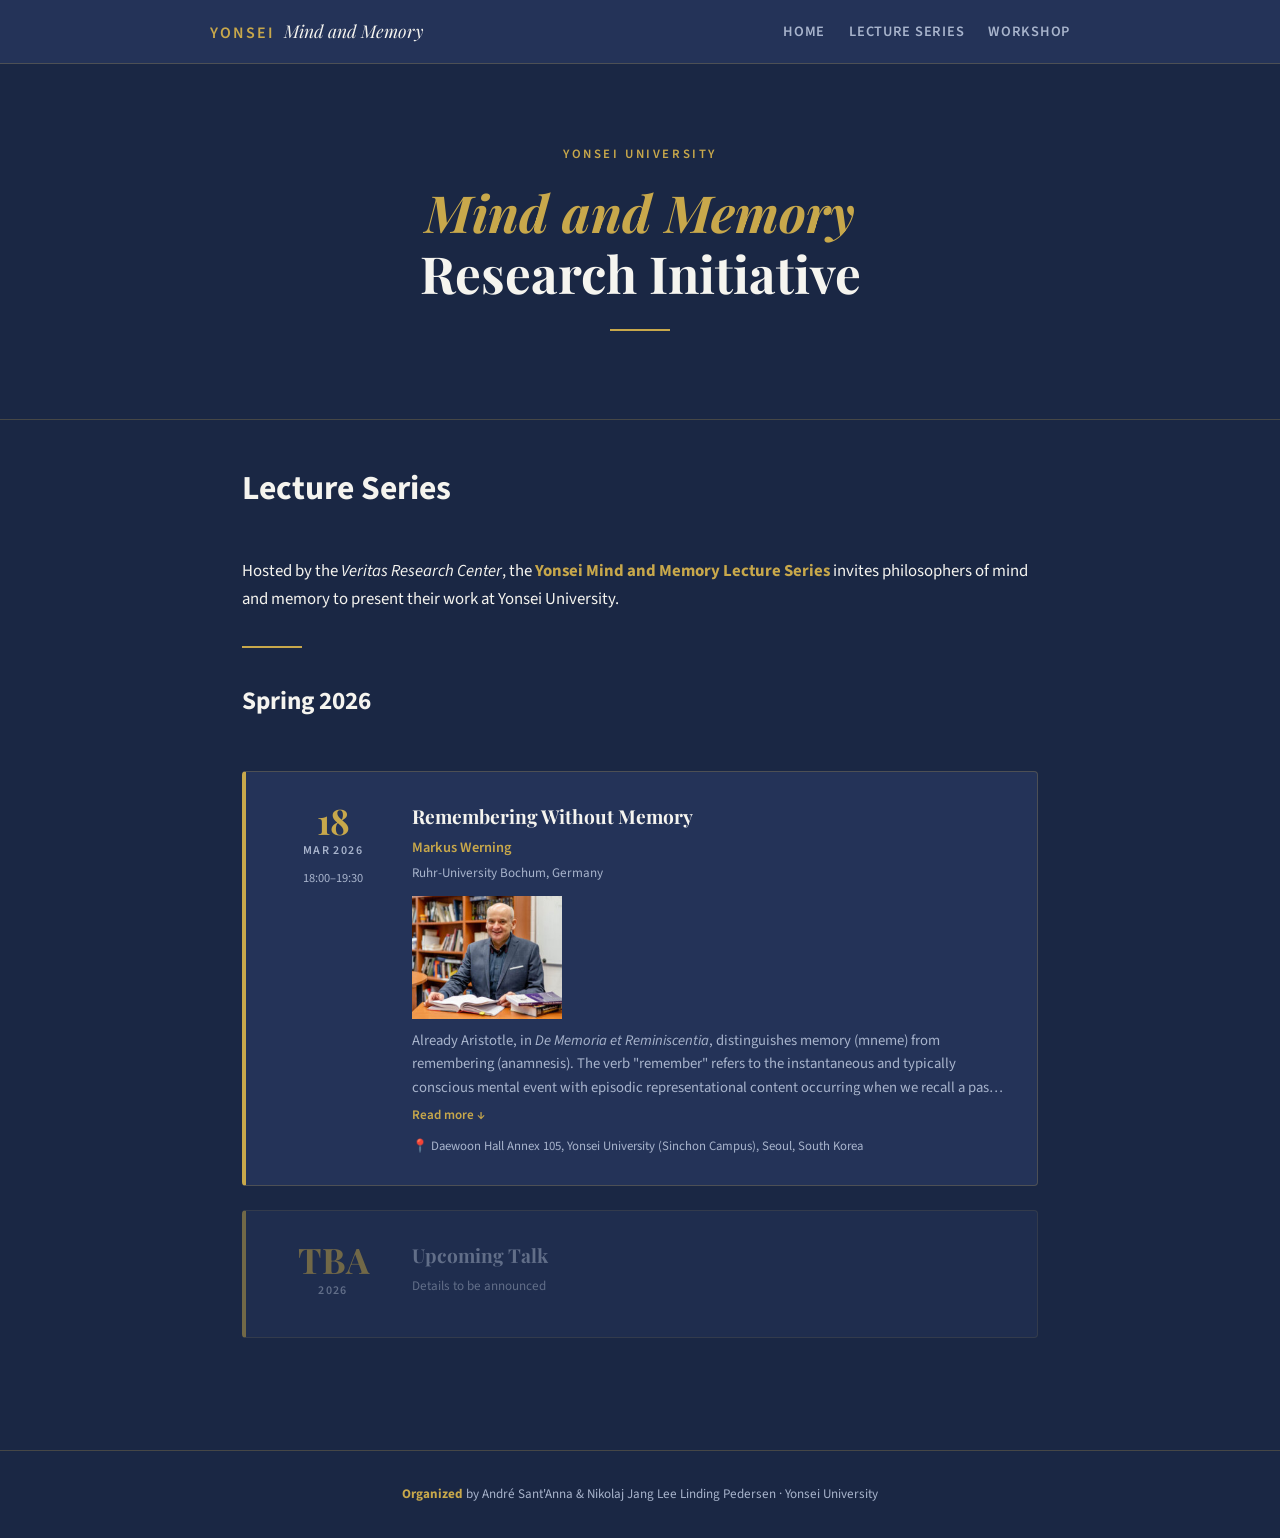
==== lecture.html @ 16f313cb "Rename lectureseries.html to lecture.html" ====
<!DOCTYPE html>
<html lang="en">
<head>
  <meta charset="UTF-8" />
  <meta name="viewport" content="width=device-width, initial-scale=1.0" />
  <title>Yonsei Mind & Memory Research Initiative - Lecture Series</title>
  <link rel="stylesheet" href="./css/style.css" />
</head>
<body>

  <!-- ── Hero ── -->
  <section class="hero">
    <p class="eyebrow">Yonsei University</p>
    <h1><em>Mind and Memory</em><br>Research Initiative</h1>
    <hr class="gold-rule" />
  </section>

<div class="container">

	<h1 style="padding-top:40px;">Lecture Series</h1>
		  
      <p style="padding-top:40px;">

	Hosted by the <em>Veritas Research Center</em>, the <span class="gold">Yonsei Mind and Memory Lecture Series</span> invites philosophers of mind and memory to present their work at Yonsei University.

      </p>

<hr class="gold-rule" style="margin: 2rem 0;" />

	<h2>Spring 2026</h2>

</div> 

  <!-- ── Talks List ── -->
  <main class="container">
    <div class="talks-list">

      <!-- Talk 1 -->
      <article class="talk-card">
        <div class="date-block">
          <div class="day">18</div>
          <div class="month">Mar 2026</div>
          <div class="time">18:00–19:30</div>
        </div>
        <div class="talk-info">
          <h3>Remembering Without Memory</h3>
          <p class="speaker">Markus Werning</p>
          <p class="affiliation">Ruhr-University Bochum, Germany</p>
	  <img src="../images/werning.jpg" width="150px" style="margin-bottom:10px;" />
          <p class="abstract collapsed">
            Already Aristotle, in <em>De Memoria et Reminiscentia</em>, distinguishes memory (mneme) from remembering (anamnesis). The verb "remember" refers to the instantaneous and typically conscious mental event with episodic representational content occurring when we recall a past scenario. The noun "memory", in contrast, denotes a representational but typically non-conscious mental state that perdures over time. In this paper, Werning argues that remembering goes without memory and still generates knowledge about scenarios experienced in the past. The reliable construction of a scenario of the past in remembering is due to an interaction of minimal, i.e. non-representational traces, and statistical regularities acquired over the lifetime.
          </p>
          <button class="toggle-abstract" onclick="toggleAbstract(this)">Read more ↓</button>
          <p style="font-size:0.8rem; color:var(--text-muted); margin-top:0.75rem;">📍 Daewoon Hall Annex 105, Yonsei University (Sinchon Campus), Seoul, South Korea</p>
        </div>
      </article>

      <!-- Placeholder: Talk 2 -->
      <article class="talk-card" style="opacity:0.5;">
        <div class="date-block">
          <div class="day">TBA</div>
          <div class="month">2026</div>
        </div>
        <div class="talk-info">
          <h3 style="color:var(--text-muted);">Upcoming Talk</h3>
          <p class="affiliation">Details to be announced</p>
        </div>
      </article>

    </div>
  </main>

  <script src="./js/nav.js"></script>
  <script>
    function toggleAbstract(btn) {
      const abstract = btn.previousElementSibling;
      const collapsed = abstract.classList.toggle('collapsed');
      btn.textContent = collapsed ? 'Read more ↓' : 'Read less ↑';
    }
  </script>

</body>
</html>
---- css/style.css ----
/* =============================================
   YONSEI MIND & MEMORY LECTURE SERIES
   - Deep navy / dark blue backgrounds
   - Gold/amber accent (#C8A84B)
   - Clean white text
   - Serif + sans-serif pairing
   ============================================= */

@import url('https://fonts.googleapis.com/css2?family=Playfair+Display:ital,wght@0,400;0,700;1,400&family=Source+Sans+3:wght@300;400;600&display=swap');

/* ── CSS Variables ── */
:root {
  --navy:       #1a2744;
  --navy-light: #243358;
  --gold:       #c8a84b;
  --gold-light: #dfc27a;
  --white:      #f5f4ef;
  --text-muted: #a8b4cc;
  --border:     rgba(200, 168, 75, 0.25);
  --font-display: 'Playfair Display', Georgia, serif;
  --font-body:    'Source Sans 3', sans-serif;
  --max-width: 860px;
  --spacing: 2rem;
}

/* ── Reset & Base ── */
*, *::before, *::after { box-sizing: border-box; margin: 0; padding: 0; }

html { scroll-behavior: smooth; }

body {
  background-color: var(--navy);
  color: var(--white);
  font-family: var(--font-body);
  font-size: 1.05rem;
  line-height: 1.7;
  min-height: 100vh;
}

a { color: var(--gold); text-decoration: none; transition: color 0.2s; }
a:hover { color: var(--gold-light); }

img { max-width: 100%; display: block; }

/* ── Layout ── */
.container {
  max-width: var(--max-width);
  margin: 0 auto;
  padding: 0 var(--spacing);
}

/* ── Site Header / Nav ── */
.site-header {
  background-color: var(--navy-light);
  border-bottom: 1px solid var(--border);
  padding: 1rem var(--spacing);
  position: relative;
  z-index: 100;
}

.site-header .inner {
  max-width: var(--max-width);
  margin: 0 auto;
  display: flex;
  align-items: center;
  justify-content: space-between;
  gap: 0.75rem;
}

.site-logo {
  display: flex;
  align-items: baseline;
  gap: 0.6rem;
  text-decoration: none;
}

.site-logo .institution {
  font-family: var(--font-body);
  font-weight: 600;
  font-size: 1.0rem;
  letter-spacing: 0.12em;
  text-transform: uppercase;
  color: var(--gold);
}

.site-logo .series-name {
  font-family: var(--font-display);
  font-style: italic;
  font-size: 1.1rem;
  color: var(--white);
}

/* Desktop nav */
.site-nav-wrapper { display: flex; }

.site-nav {
  display: flex;
  gap: 1.5rem;
  list-style: none !important;
  padding: 0;
  margin: 0;
}

.site-nav a {
  font-size: 0.9rem;
  font-weight: 600;
  letter-spacing: 0.05em;
  text-transform: uppercase;
  color: var(--text-muted);
  padding-bottom: 2px;
  border-bottom: 2px solid transparent;
  transition: color 0.2s, border-color 0.2s;
}

.site-nav a:hover,
.site-nav a.active {
  color: var(--gold);
  border-color: var(--gold);
}

/* Hamburger button — hidden on desktop */
.nav-toggle {
  display: none;
  flex-direction: column;
  justify-content: center;
  gap: 5px;
  background: none;
  border: none;
  cursor: pointer;
  padding: 4px;
  width: 32px;
  height: 32px;
}

.nav-toggle span {
  display: block;
  width: 22px;
  height: 2px;
  background: var(--white);
  border-radius: 2px;
  transition: transform 0.25s, opacity 0.25s;
  transform-origin: center;
}

/* Animate to X when open */
.nav-toggle[aria-expanded="true"] span:nth-child(1) {
  transform: translateY(7px) rotate(45deg);
}
.nav-toggle[aria-expanded="true"] span:nth-child(2) {
  opacity: 0;
}
.nav-toggle[aria-expanded="true"] span:nth-child(3) {
  transform: translateY(-7px) rotate(-45deg);
}

/* Mobile nav */
@media (max-width: 768px) {
  .nav-toggle { display: flex; }

  .site-nav-wrapper {
    display: none;
    position: absolute;
    top: 100%;
    left: 0;
    right: 0;
    background: var(--navy-light);
    border-top: 1px solid var(--border);
    border-bottom: 1px solid var(--border);
    padding: 1rem var(--spacing);
  }

  .site-nav-wrapper.open { display: flex; }

  .site-nav {
    flex-direction: column;
    gap: 0;
    width: 100%;
  }

  .site-nav li {
    border-bottom: 1px solid var(--border);
  }

  .site-nav li:last-child { border-bottom: none; }

  .site-nav a {
    display: block;
    padding: 0.75rem 0;
    border-bottom: none;
    font-size: 1rem;
  }

  .site-nav a.active { color: var(--gold); }
}

/* ── Hero ── */
.hero {
  padding: 5rem var(--spacing) 4rem;
  text-align: center;
  border-bottom: 1px solid var(--border);
}

.hero .eyebrow {
  font-size: 0.8rem;
  font-weight: 600;
  letter-spacing: 0.2em;
  text-transform: uppercase;
  color: var(--gold);
  margin-bottom: 1rem;
}

.hero h1 {
  font-family: var(--font-display);
  font-size: clamp(2rem, 5vw, 3.2rem);
  font-weight: 700;
  line-height: 1.2;
  color: var(--white);
  margin-bottom: 0.75rem;
}

.hero h1 em {
  font-style: italic;
  color: var(--gold);
}

.hero .subtitle {
  font-size: 1.05rem;
  color: var(--text-muted);
  max-width: 520px;
  margin: 0 auto 2rem;
}

/* ── Gold Divider ── */
.gold-rule {
  width: 60px;
  height: 2px;
  background: var(--gold);
  margin: 1.5rem auto;
  border: none;
}

/* ── Section Titles ── */
.section-title {
  font-family: var(--font-display);
  font-size: 1.6rem;
  font-weight: 700;
  color: var(--white);
  margin-bottom: 0.3rem;
}

.section-title em { font-style: italic; color: var(--gold); }

/* ── Talk Cards ── */
.talks-list {
  display: flex;
  flex-direction: column;
  gap: 1.5rem;
  padding: 3rem 0;
}

.talk-card {
  background: var(--navy-light);
  border: 1px solid var(--border);
  border-left: 4px solid var(--gold);
  border-radius: 4px;
  padding: 1.75rem 2rem;
  display: grid;
  grid-template-columns: 110px 1fr;
  gap: 1.5rem;
  transition: background 0.2s;
}

.talk-card:hover { background: #2a3d62; }

.talk-card .date-block {
  text-align: center;
  padding-top: 0.2rem;
}

.talk-card .date-block .day {
  font-family: var(--font-display);
  font-size: 2.2rem;
  font-weight: 700;
  color: var(--gold);
  line-height: 1;
}

.talk-card .date-block .month {
  font-size: 0.75rem;
  font-weight: 600;
  letter-spacing: 0.12em;
  text-transform: uppercase;
  color: var(--text-muted);
  margin-top: 0.2rem;
}

.talk-card .date-block .time {
  font-size: 0.78rem;
  color: var(--text-muted);
  margin-top: 0.4rem;
}

.talk-card .talk-info h3 {
  font-family: var(--font-display);
  font-size: 1.2rem;
  font-weight: 700;
  color: var(--white);
  margin-bottom: 0.2rem;
}

.talk-card .talk-info .speaker {
  font-size: 0.9rem;
  font-weight: 600;
  color: var(--gold);
  margin-bottom: 0.1rem;
}

.talk-card .talk-info .affiliation {
  font-size: 0.82rem;
  color: var(--text-muted);
  margin-bottom: 0.75rem;
}

.talk-card .talk-info .abstract {
  font-size: 0.92rem;
  color: var(--text-muted);
  line-height: 1.6;
}

.talk-card .talk-info .abstract.collapsed {
  display: -webkit-box;
  -webkit-line-clamp: 3;
  -webkit-box-orient: vertical;
  overflow: hidden;
}

.toggle-abstract {
  background: none;
  border: none;
  color: var(--gold);
  font-family: var(--font-body);
  font-size: 0.82rem;
  font-weight: 600;
  cursor: pointer;
  padding: 0.4rem 0 0;
  display: block;
  transition: color 0.2s;
}
.toggle-abstract:hover { color: var(--gold-light); }

/* ── About Page ── */
.about-section {
  padding: 4rem 0;
  max-width: 660px;
}

.about-section p { margin-bottom: 1.25rem; color: var(--text-muted); }
.about-section p:first-of-type { color: var(--white); font-size: 1.1rem; }

.organizers-grid {
  display: grid;
  grid-template-columns: repeat(auto-fill, minmax(220px, 1fr));
  gap: 1rem;
  margin-top: 2rem;
}

.organizer-card {
  background: var(--navy-light);
  border: 1px solid var(--border);
  border-radius: 4px;
  overflow: hidden;
}

.organizer-card .headshot {
  width: 100%;
  aspect-ratio: 1 / 1;
  object-fit: cover;
  object-position: top;
  display: block;
  background: var(--navy);
}

/* Placeholder shown when no image is provided */
.organizer-card .headshot-placeholder {
  width: 100%;
  aspect-ratio: 1 / 1;
  background: var(--navy);
  display: flex;
  align-items: center;
  justify-content: center;
  color: var(--text-muted);
  font-size: 0.78rem;
  letter-spacing: 0.08em;
  text-transform: uppercase;
  border-bottom: 1px solid var(--border);
}

.organizer-card .card-body {
  padding: 1.25rem 1.5rem;
}

.organizer-card .name {
  font-family: var(--font-display);
  font-size: 1rem;
  color: var(--white);
  margin-bottom: 0.25rem;
}

.organizer-card .role {
  font-size: 0.82rem;
  color: var(--gold);
  font-weight: 600;
  margin-bottom: 0.25rem;
}

.organizer-card .affil {
  font-size: 0.8rem;
  color: var(--text-muted);
}

/* ── Venue Info ── */
.venue-info {
  background: var(--navy-light);
  border: 1px solid var(--border);
  border-radius: 4px;
  padding: 1.5rem 2rem;
  margin-top: 2rem;
  display: flex;
  gap: 2rem;
  flex-wrap: wrap;
}

.venue-info .venue-detail { flex: 1; min-width: 180px; }
.venue-info .venue-detail .label {
  font-size: 0.75rem;
  font-weight: 600;
  letter-spacing: 0.12em;
  text-transform: uppercase;
  color: var(--gold);
  margin-bottom: 0.3rem;
}
.venue-info .venue-detail .value { color: var(--white); font-size: 0.95rem; }

/* ── Page Content ── */
.page-content {
  padding: 4rem var(--spacing);
}

.page-header {
  padding: 3rem var(--spacing) 2rem;
  border-bottom: 1px solid var(--border);
}

.page-header .eyebrow {
  font-size: 0.75rem;
  font-weight: 600;
  letter-spacing: 0.2em;
  text-transform: uppercase;
  color: var(--gold);
  margin-bottom: 0.75rem;
}

.page-header h1 {
  font-family: var(--font-display);
  font-size: clamp(1.8rem, 4vw, 2.6rem);
  color: var(--white);
}

/* ── Footer ── */
.site-footer {
  margin-top: 4rem;
  border-top: 1px solid var(--border);
  padding: 2rem var(--spacing);
  text-align: center;
  font-size: 0.82rem;
  color: var(--text-muted);
}

.site-footer a { color: var(--text-muted); }
.site-footer a:hover { color: var(--gold); }

/* ── Responsive ── */
@media (max-width: 768px) {
  .talk-card {
    grid-template-columns: 1fr;
  }
  .talk-card .date-block {
    display: flex;
    align-items: baseline;
    gap: 0.6rem;
    text-align: left;
  }
  .talk-card .date-block .day { font-size: 1.4rem; }
  .talk-card .date-block .time { margin-top: 0; }

}

.gold {
  color: #C8A84B;
  font-weight: bold;
}
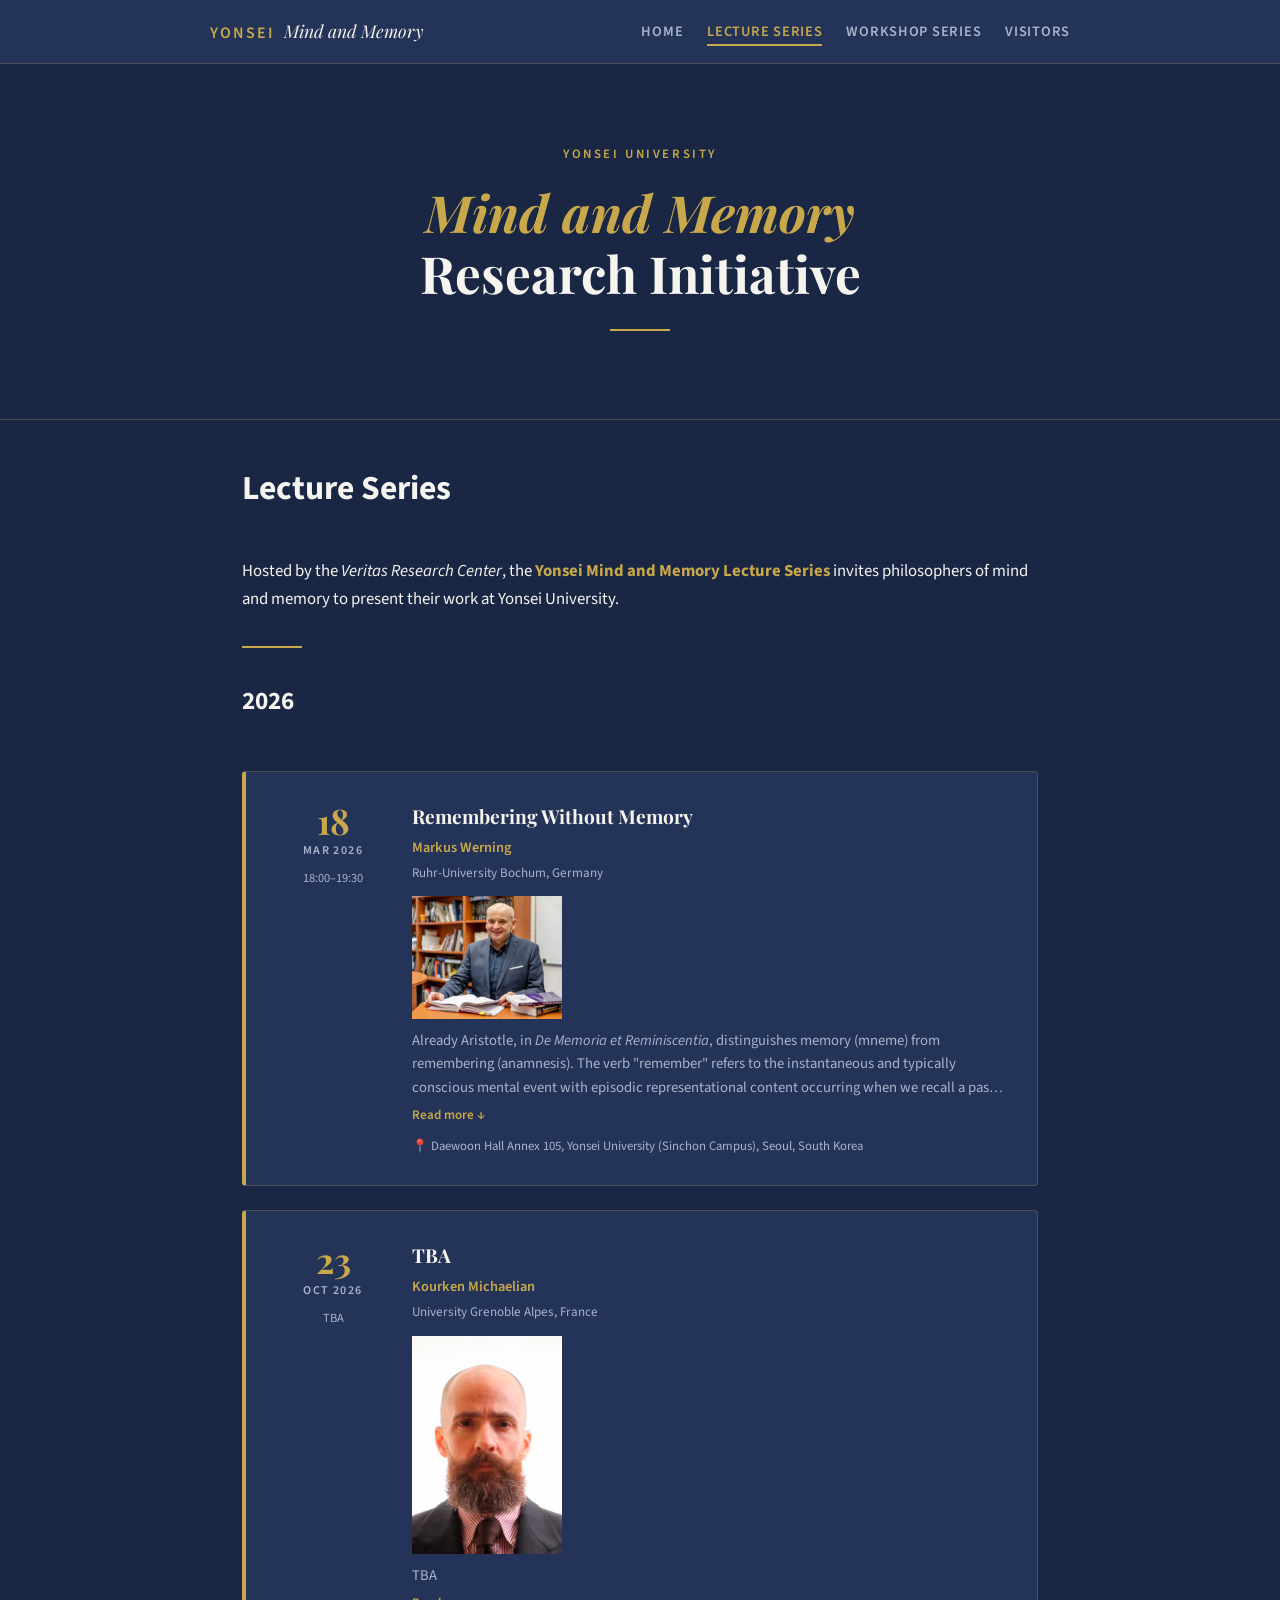
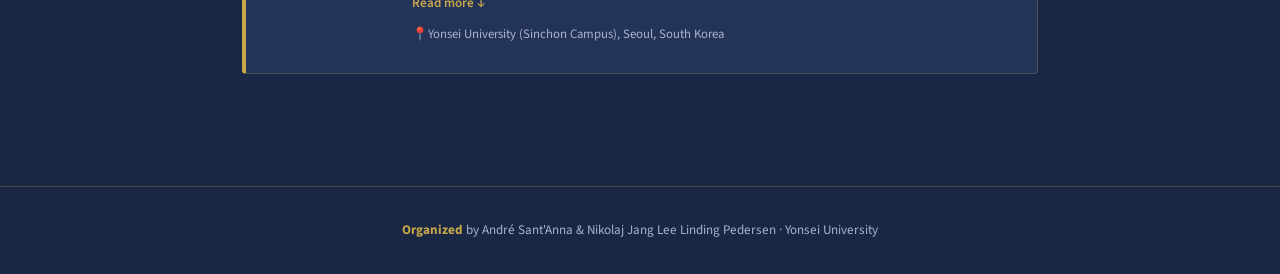
==== commit 4878be36: "update" ====
--- a/lecture.html
+++ b/lecture.html
@@ -27,7 +27,7 @@
 
 <hr class="gold-rule" style="margin: 2rem 0;" />
 
-	<h2>Spring 2026</h2>
+	<h2>2026</h2>
 
 </div> 
 
@@ -55,15 +55,24 @@
         </div>
       </article>
 
-      <!-- Placeholder: Talk 2 -->
-      <article class="talk-card" style="opacity:0.5;">
+
+    <!-- Talk 1 -->
+      <article class="talk-card">
         <div class="date-block">
-          <div class="day">TBA</div>
-          <div class="month">2026</div>
+          <div class="day">23</div>
+          <div class="month">Oct 2026</div>
+          <div class="time">TBA</div>
         </div>
         <div class="talk-info">
-          <h3 style="color:var(--text-muted);">Upcoming Talk</h3>
-          <p class="affiliation">Details to be announced</p>
+          <h3>TBA</h3>
+          <p class="speaker">Kourken Michaelian</p>
+          <p class="affiliation">University Grenoble Alpes, France</p>
+	  <img src="../images/michaelian.jpg" width="150px" style="margin-bottom:10px;" />
+          <p class="abstract collapsed">
+            TBA
+          </p>
+          <button class="toggle-abstract" onclick="toggleAbstract(this)">Read more ↓</button>
+          <p style="font-size:0.8rem; color:var(--text-muted); margin-top:0.75rem;">📍Yonsei University (Sinchon Campus), Seoul, South Korea</p>
         </div>
       </article>
 
--- a/css/style.css
+++ b/css/style.css
@@ -498,4 +498,37 @@
 .gold {
   color: #C8A84B;
   font-weight: bold;
-}+}
+
+.poster-frame {
+  background: #f5f0e8;        /* warm off-white — neutral against the navy */
+  border-radius: 4px;
+  padding: 1.5rem;
+  max-width: 580px;
+  box-shadow: 0 8px 32px rgba(0,0,0,0.35);
+  margin: 2rem 0;
+}
+
+.poster-frame img {
+  width: 100%;
+  border-radius: 2px;
+  display: block;
+}
+
+.poster-label {
+  font-size: 1.2rem;
+  font-weight: 600;
+  letter-spacing: 0.15em;
+  text-transform: uppercase;
+  color: #7a6a4a;             /* muted gold-brown, readable on off-white */
+  margin-bottom: 0.75rem;
+}
+
+.poster-caption {
+  font-size: 0.78rem;
+  color: #7a6a4a;
+  margin-top: 0.75rem;
+  text-align: center;
+}
+
+.poster-caption a { color: #7a6a4a; text-decoration: underline; }
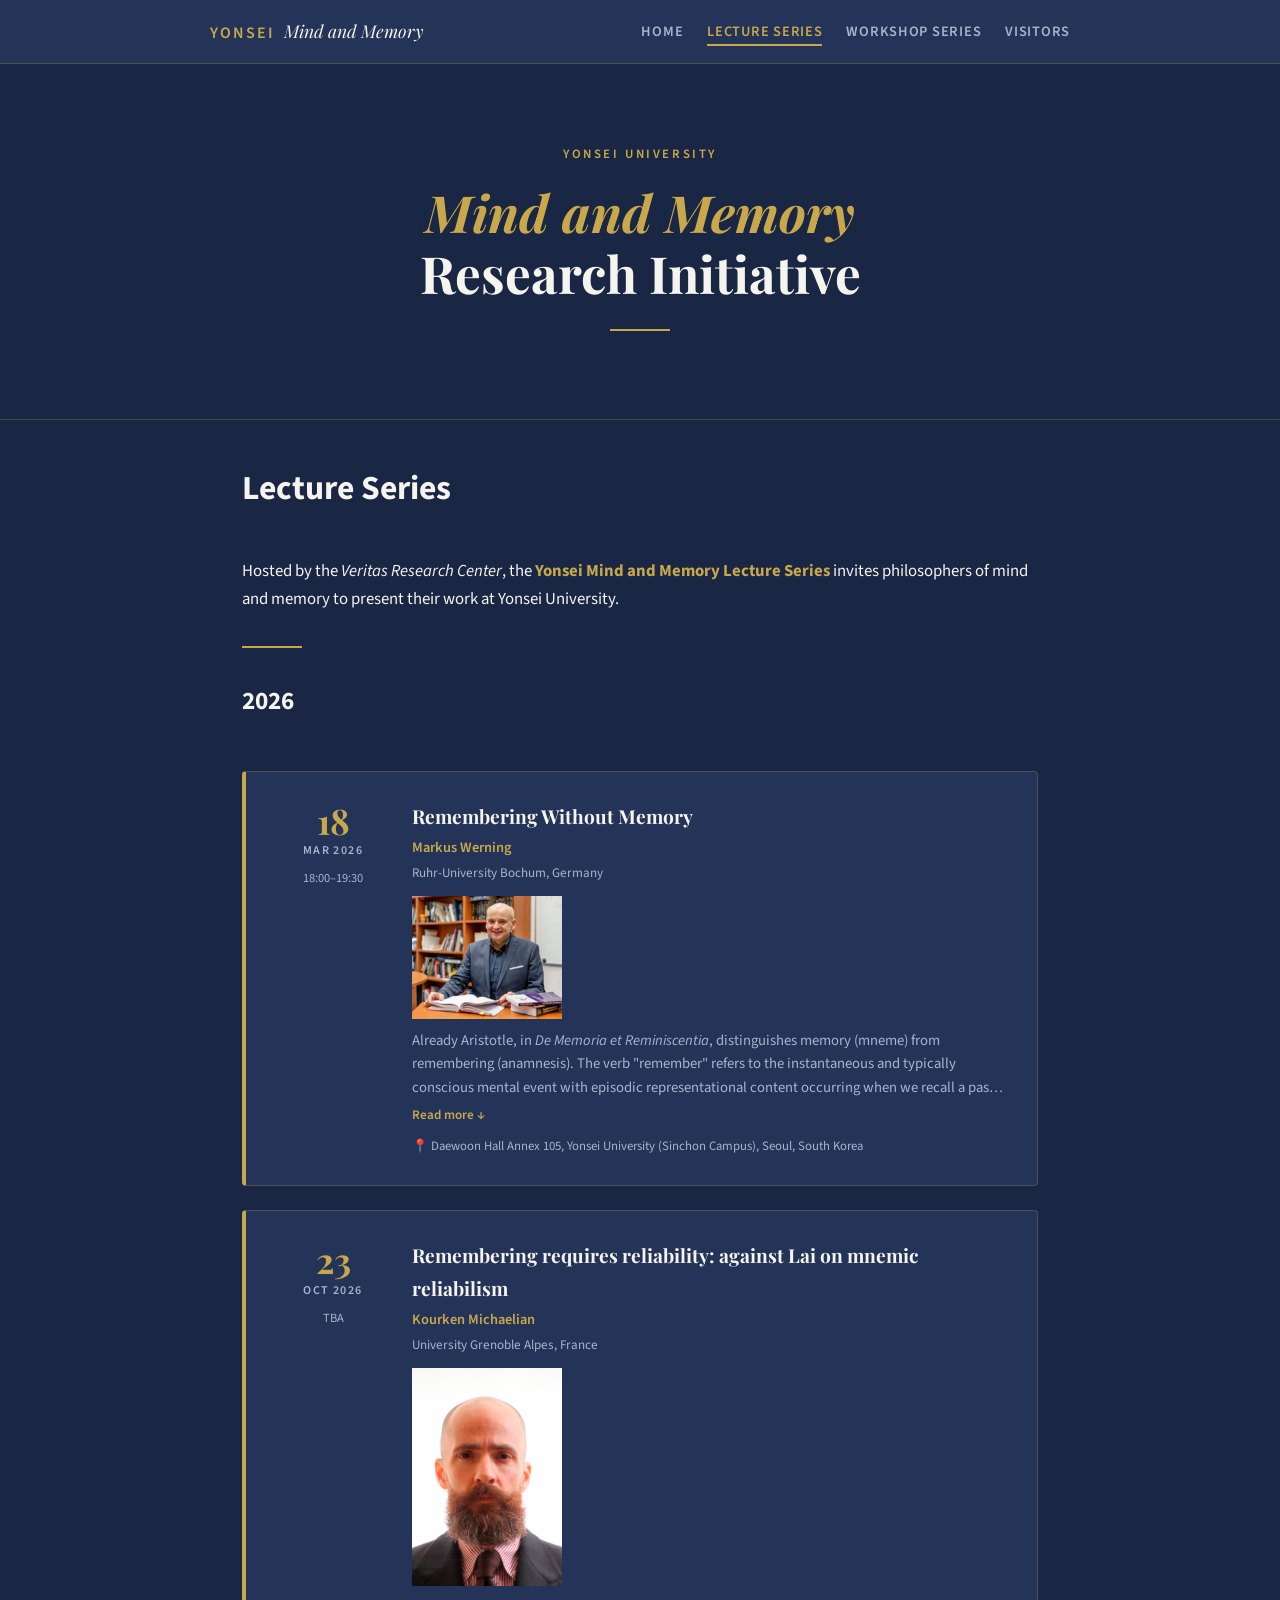
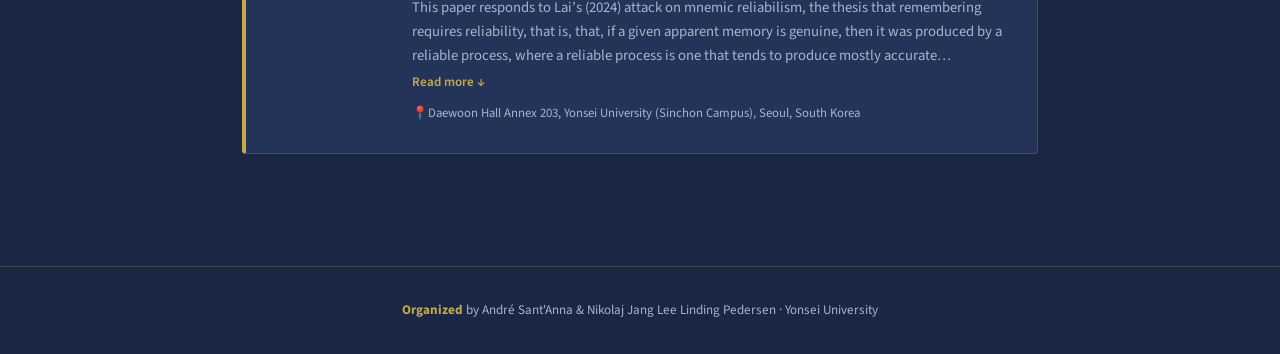
==== commit 1c185690: "update" ====
--- a/lecture.html
+++ b/lecture.html
@@ -5,6 +5,7 @@
   <meta name="viewport" content="width=device-width, initial-scale=1.0" />
   <title>Yonsei Mind & Memory Research Initiative - Lecture Series</title>
   <link rel="stylesheet" href="./css/style.css" />
+  <link rel="icon" type="image/x-icon" href="./images/yonsei-logo.png">
 </head>
 <body>
 
@@ -64,15 +65,15 @@
           <div class="time">TBA</div>
         </div>
         <div class="talk-info">
-          <h3>TBA</h3>
+          <h3>Remembering requires reliability: against Lai on mnemic reliabilism</h3>
           <p class="speaker">Kourken Michaelian</p>
           <p class="affiliation">University Grenoble Alpes, France</p>
 	  <img src="../images/michaelian.jpg" width="150px" style="margin-bottom:10px;" />
           <p class="abstract collapsed">
-            TBA
+            This paper responds to Lai’s (2024) attack on mnemic reliabilism, the thesis that remembering requires reliability, that is, that, if a given apparent memory is genuine, then it was produced by a reliable process, where a reliable process is one that tends to produce mostly accurate representations. Lai’s argument against mnemic reliabilism unfolds in two stages: he first attempts to show that remembering does not require reliability in memory-impaired subjects, such as Alzheimer’s disease patients, and then attempts to show that remembering does not require reliability in non-memory-impaired subjects, such as the participants in certain psychology experiments. The paper begins by arguing that the first stage of Lai’s argument goes wrong by presupposing that a single process is responsible for producing Alzheimer’s disease patients’ apparent memories. It goes on to argue that the second stage of his argument goes wrong by overlooking the fact that the process that produces experimental participants’ apparent memories tends to produce mostly accurate representations outside of the psychology lab. The paper concludes with a discussion of theses regarding the relationship between reliability and remembering related to but distinct from mnemic reliabilism.
           </p>
           <button class="toggle-abstract" onclick="toggleAbstract(this)">Read more ↓</button>
-          <p style="font-size:0.8rem; color:var(--text-muted); margin-top:0.75rem;">📍Yonsei University (Sinchon Campus), Seoul, South Korea</p>
+          <p style="font-size:0.8rem; color:var(--text-muted); margin-top:0.75rem;">📍Daewoon Hall Annex 203, Yonsei University (Sinchon Campus), Seoul, South Korea</p>
         </div>
       </article>
 
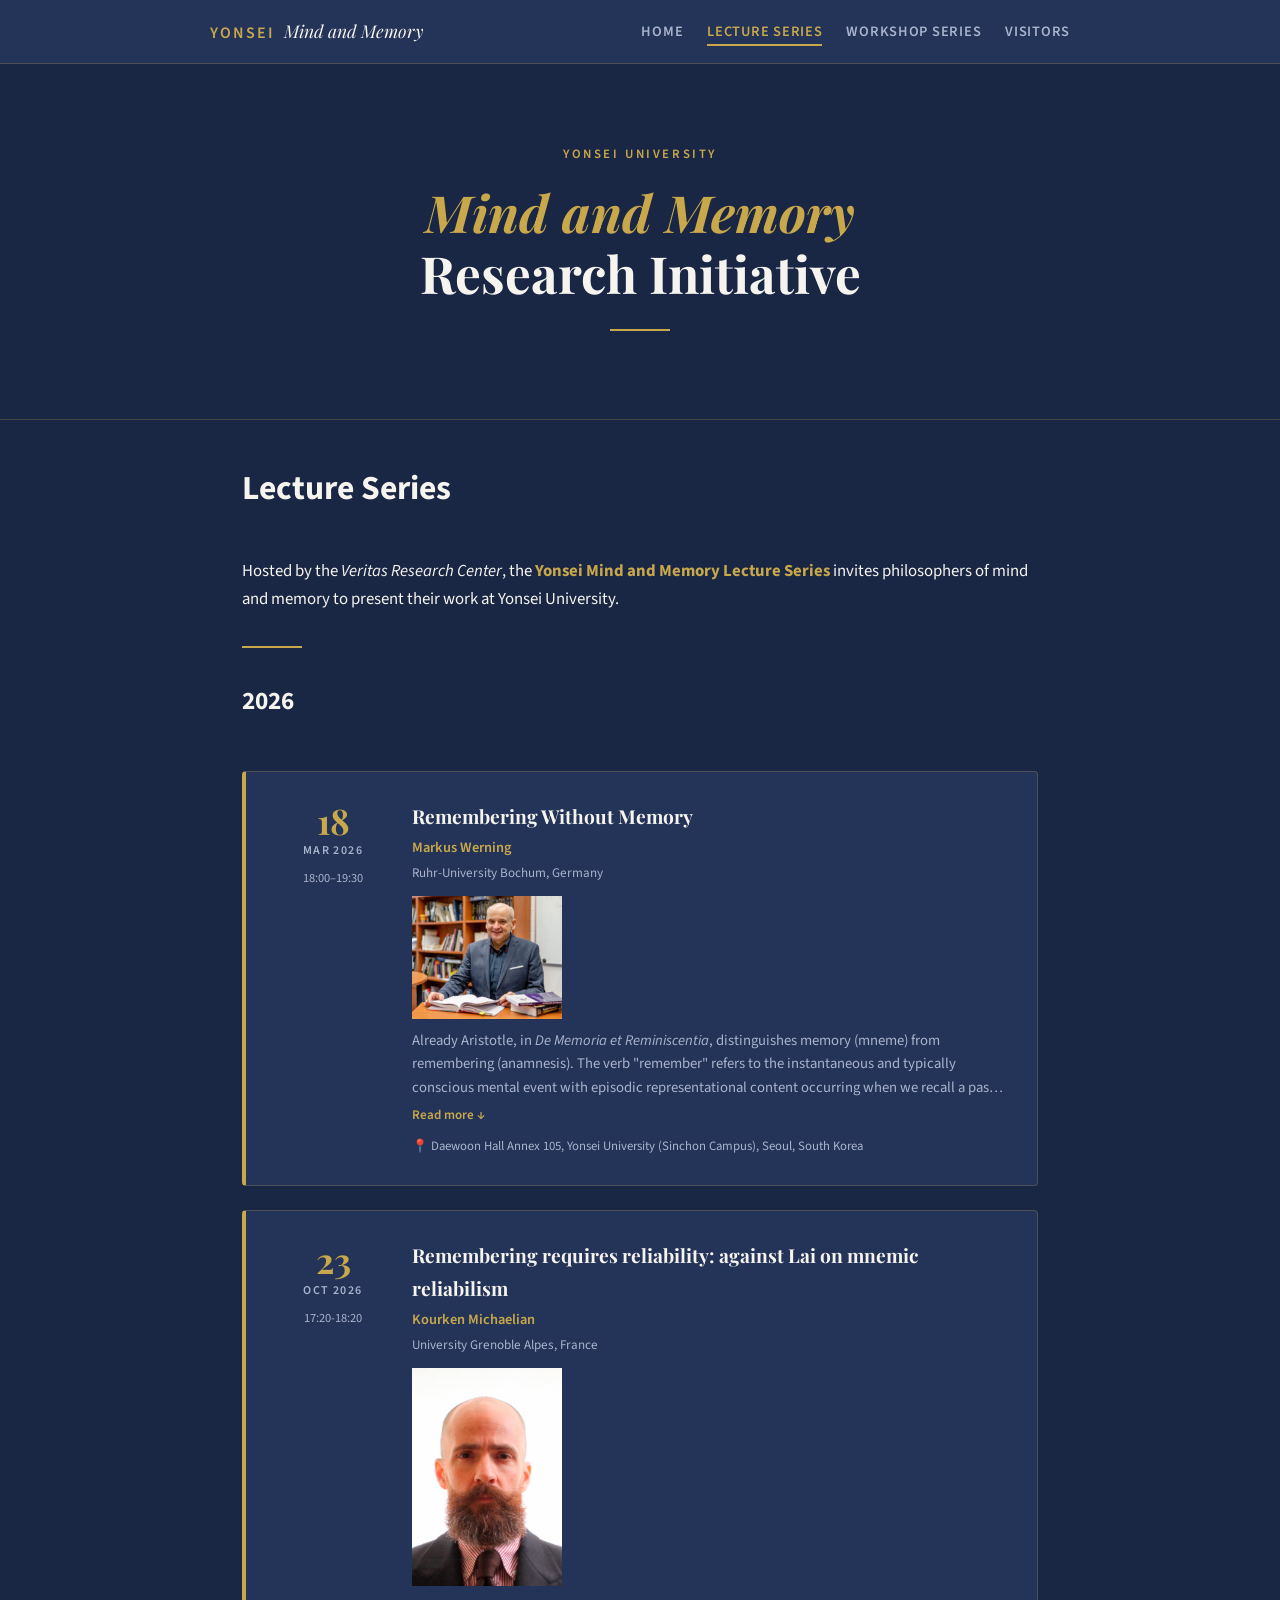
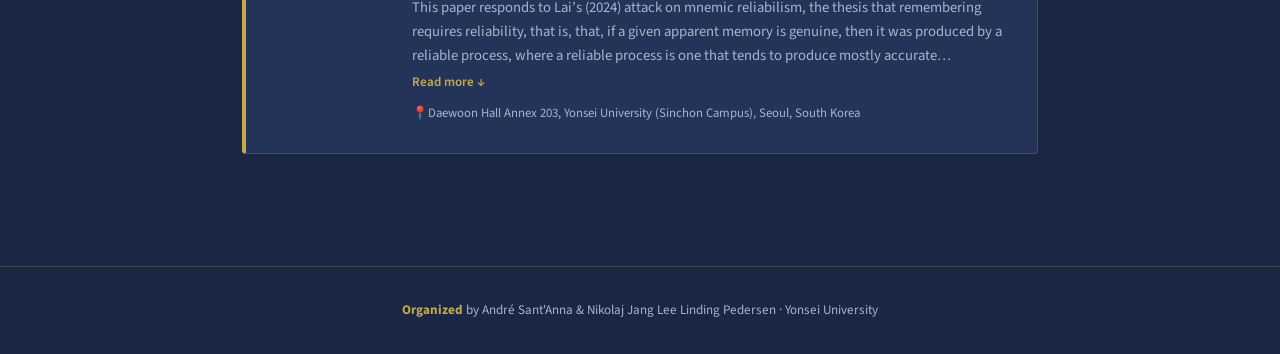
==== commit 9060a4a8: "update" ====
--- a/lecture.html
+++ b/lecture.html
@@ -62,7 +62,7 @@
         <div class="date-block">
           <div class="day">23</div>
           <div class="month">Oct 2026</div>
-          <div class="time">TBA</div>
+          <div class="time">17:20-18:20</div>
         </div>
         <div class="talk-info">
           <h3>Remembering requires reliability: against Lai on mnemic reliabilism</h3>
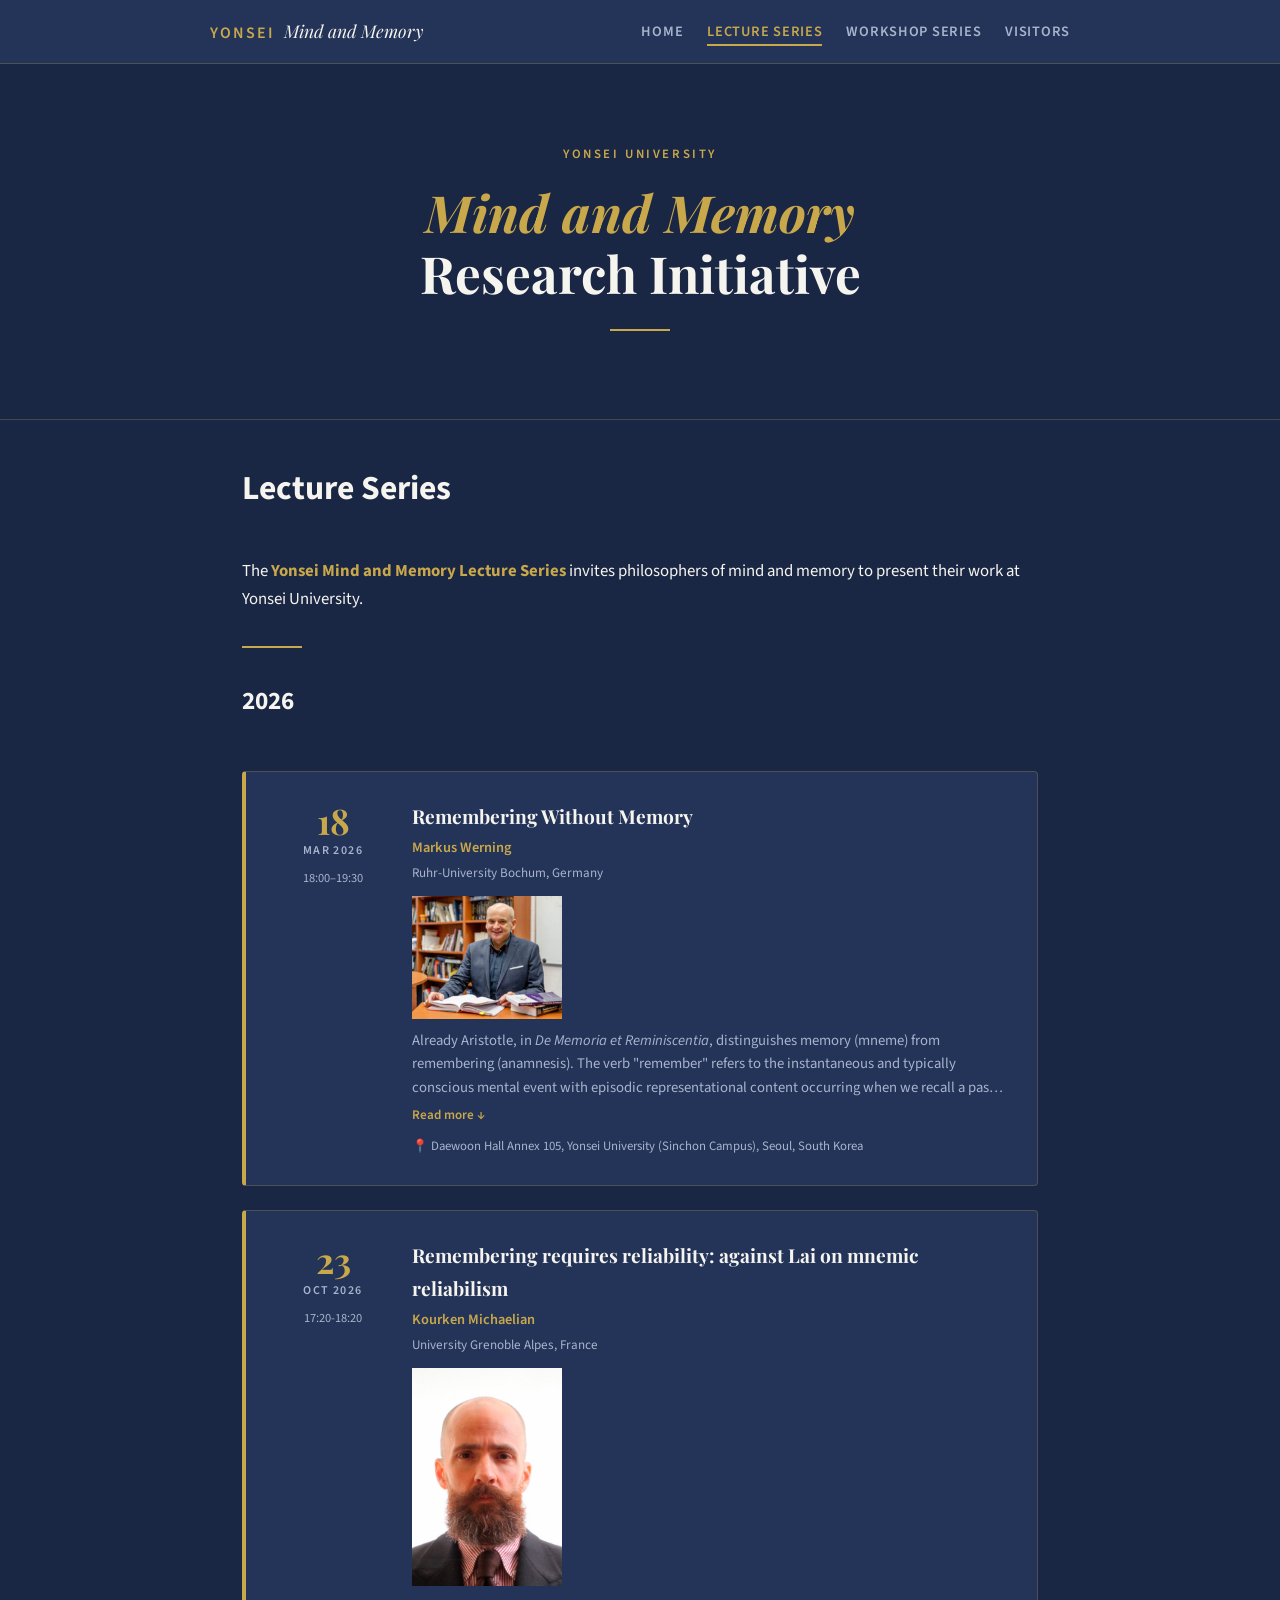
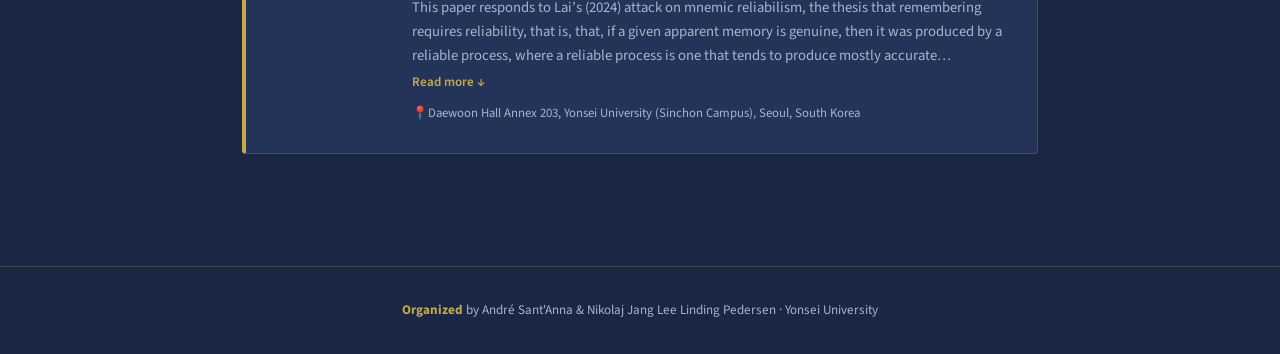
==== commit f119caaf: "update" ====
--- a/lecture.html
+++ b/lecture.html
@@ -22,7 +22,7 @@
 		  
       <p style="padding-top:40px;">
 
-	Hosted by the <em>Veritas Research Center</em>, the <span class="gold">Yonsei Mind and Memory Lecture Series</span> invites philosophers of mind and memory to present their work at Yonsei University.
+	The <span class="gold">Yonsei Mind and Memory Lecture Series</span> invites philosophers of mind and memory to present their work at Yonsei University.
 
       </p>
 
